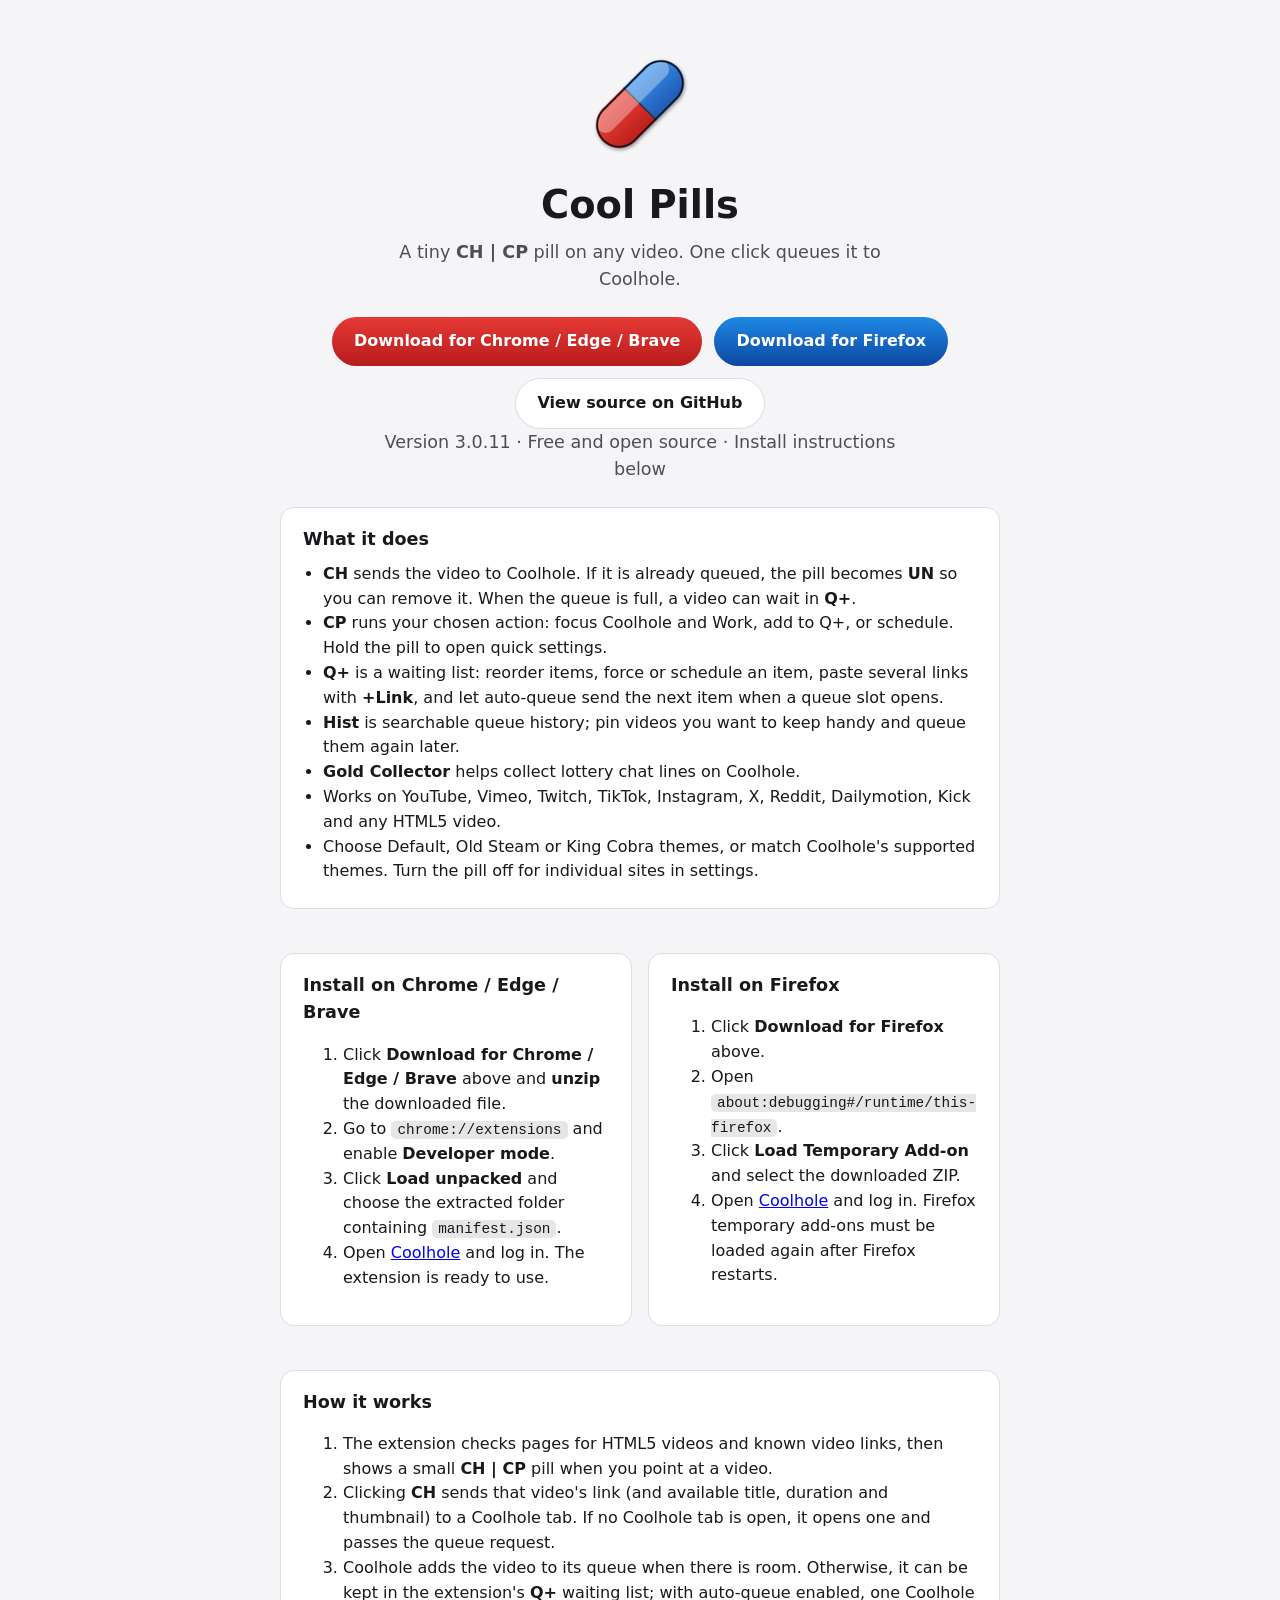
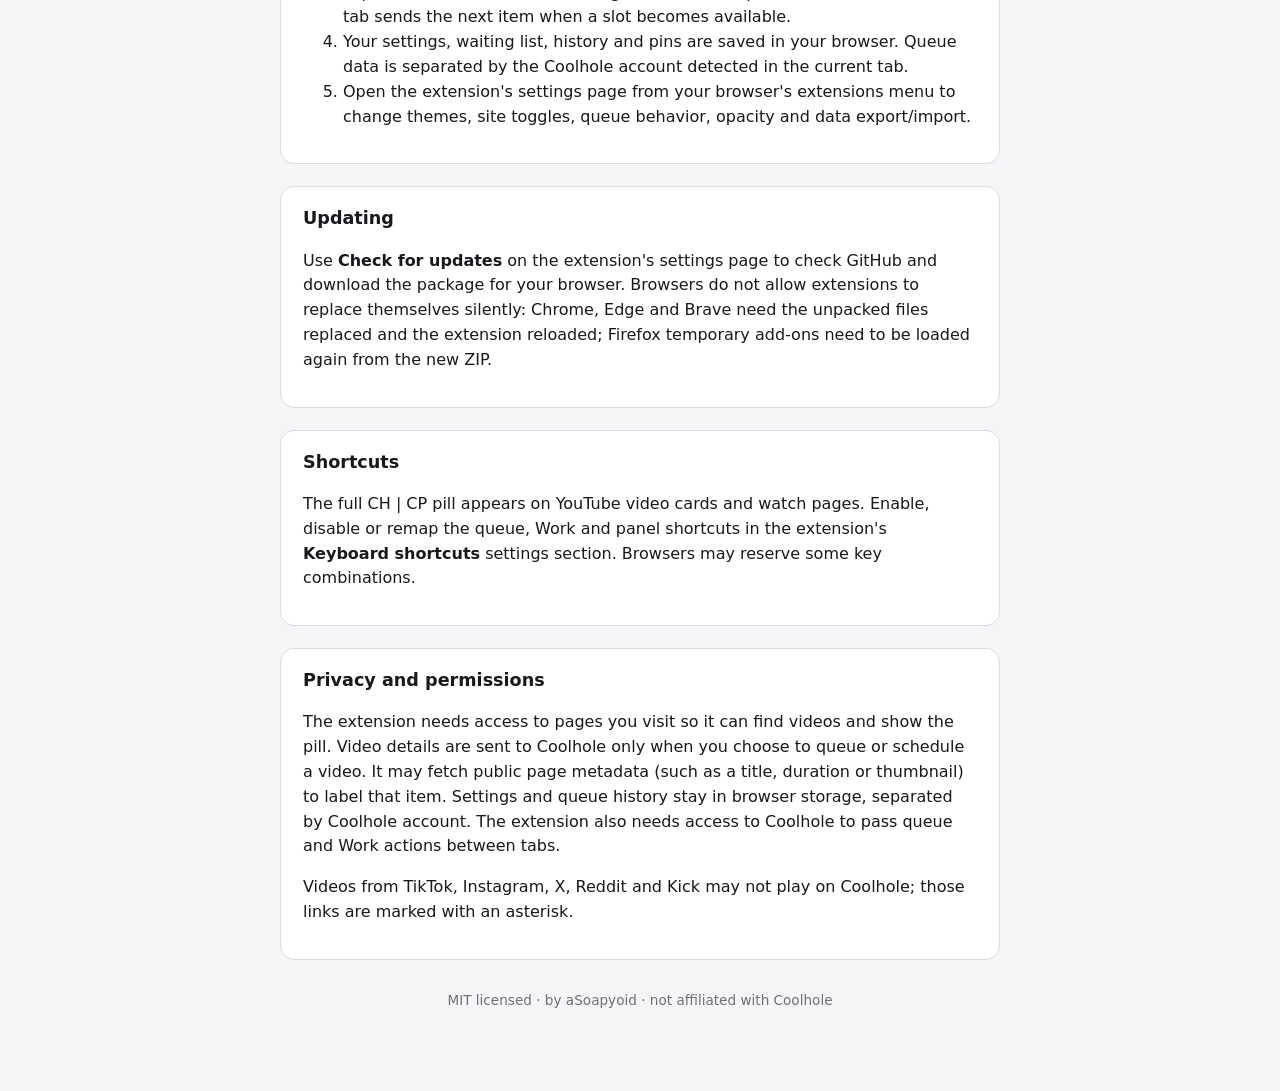
==== index.html @ 640458d2 "Anchor YouTube pill to video thumbnail Co-authored-by: Copilot App <223556219+Copilot@users.noreply." ====
<!doctype html>
<html lang="en">
<head>
<meta charset="utf-8"><meta name="viewport" content="width=device-width,initial-scale=1">
<title>Cool Pills — queue any video to Coolhole</title>
<meta name="description" content="Browser extension that queues videos from any site to Coolhole.">
<link rel="icon" href="icon.png">
<style>
:root{--bg:#141418;--fg:#ececf1;--card:#1d1d24;--edge:#34343f;--red:#c62828;--blue:#1e88e5;color-scheme:dark}
@media (prefers-color-scheme:light){:root{--bg:#f5f5f8;--fg:#18181d;--card:#fff;--edge:#dcdce4;color-scheme:light}}
*{box-sizing:border-box}body{margin:0;background:var(--bg);color:var(--fg);font:16px/1.55 system-ui,sans-serif}
main{max-width:760px;margin:0 auto;padding:48px 20px 80px}
header{text-align:center}header img{width:112px;height:112px}
h1{font-size:2.4rem;margin:.2em 0 .1em}.lead{opacity:.75;font-size:1.1rem;margin:0 auto 24px;max-width:520px}
.btns{display:flex;gap:12px;justify-content:center;flex-wrap:wrap}
a.btn{display:inline-block;padding:12px 22px;border-radius:999px;color:#fff;font-weight:700;text-decoration:none}
a.btn.c{background:linear-gradient(180deg,#e53935,#b71c1c)}a.btn.f{background:linear-gradient(180deg,#1e88e5,#0d47a1)}
a.btn.g{background:var(--card);color:var(--fg);border:1px solid var(--edge)}
section{background:var(--card);border:1px solid var(--edge);border-radius:14px;padding:18px 22px;margin:22px 0}
h2{margin:0 0 8px;font-size:1.1rem}ul{padding-left:20px;margin:6px 0}code,kbd{background:rgba(128,128,128,.2);padding:1px 6px;border-radius:5px;font-size:.9em}
.grid{display:grid;grid-template-columns:1fr 1fr;gap:16px}@media(max-width:620px){.grid{grid-template-columns:1fr}}
footer{text-align:center;opacity:.6;font-size:.85rem;margin-top:30px}
</style>
</head>
<body><main>
<header>
  <img src="icon.png" alt="">
  <h1>Cool Pills</h1>
  <p class="lead">A tiny <b>CH | CP</b> pill on any video. One click queues it to Coolhole.</p>
  <div class="btns">
    <a class="btn c" href="https://github.com/asoapyoid/coolpills/releases/latest/download/cool-pills-chrome-3.0.11.zip" download>Download for Chrome / Edge / Brave</a>
    <a class="btn f" href="https://github.com/asoapyoid/coolpills/releases/latest/download/cool-pills-firefox-3.0.11.zip" download>Download for Firefox</a>
    <a class="btn g" href="https://github.com/asoapyoid/coolpills">View source on GitHub</a>
  </div>
  <p class="lead">Version 3.0.11 · Free and open source · Install instructions below</p>
</header>

<section><h2>What it does</h2><ul>
  <li><b>CH</b> sends the video to Coolhole. If it is already queued, the pill becomes <b>UN</b> so you can remove it. When the queue is full, a video can wait in <b>Q+</b>.</li>
  <li><b>CP</b> runs your chosen action: focus Coolhole and Work, add to Q+, or schedule. Hold the pill to open quick settings.</li>
  <li><b>Q+</b> is a waiting list: reorder items, force or schedule an item, paste several links with <b>+Link</b>, and let auto-queue send the next item when a queue slot opens.</li>
  <li><b>Hist</b> is searchable queue history; pin videos you want to keep handy and queue them again later.</li>
  <li><b>Gold Collector</b> helps collect lottery chat lines on Coolhole.</li>
  <li>Works on YouTube, Vimeo, Twitch, TikTok, Instagram, X, Reddit, Dailymotion, Kick and any HTML5 video.</li>
  <li>Choose Default, Old Steam or King Cobra themes, or match Coolhole's supported themes. Turn the pill off for individual sites in settings.</li>
</ul></section>

<div class="grid">
<section><h2>Install on Chrome / Edge / Brave</h2><ol>
  <li>Click <b>Download for Chrome / Edge / Brave</b> above and <b>unzip</b> the downloaded file.</li>
  <li>Go to <code>chrome://extensions</code> and enable <b>Developer mode</b>.</li>
  <li>Click <b>Load unpacked</b> and choose the extracted folder containing <code>manifest.json</code>.</li>
  <li>Open <a href="https://coolhole.org">Coolhole</a> and log in. The extension is ready to use.</li></ol></section>
<section><h2>Install on Firefox</h2><ol>
  <li>Click <b>Download for Firefox</b> above.</li>
  <li>Open <code>about:debugging#/runtime/this-firefox</code>.</li>
  <li>Click <b>Load Temporary Add-on</b> and select the downloaded ZIP.</li>
  <li>Open <a href="https://coolhole.org">Coolhole</a> and log in. Firefox temporary add-ons must be loaded again after Firefox restarts.</li></ol></section>
</div>

<section><h2>How it works</h2><ol>
  <li>The extension checks pages for HTML5 videos and known video links, then shows a small <b>CH | CP</b> pill when you point at a video.</li>
  <li>Clicking <b>CH</b> sends that video's link (and available title, duration and thumbnail) to a Coolhole tab. If no Coolhole tab is open, it opens one and passes the queue request.</li>
  <li>Coolhole adds the video to its queue when there is room. Otherwise, it can be kept in the extension's <b>Q+</b> waiting list; with auto-queue enabled, one Coolhole tab sends the next item when a slot becomes available.</li>
  <li>Your settings, waiting list, history and pins are saved in your browser. Queue data is separated by the Coolhole account detected in the current tab.</li>
  <li>Open the extension's settings page from your browser's extensions menu to change themes, site toggles, queue behavior, opacity and data export/import.</li>
</ol></section>

<section><h2>Updating</h2>
<p>Use <b>Check for updates</b> on the extension's settings page to check GitHub and download the package for your browser. Browsers do not allow extensions to replace themselves silently: Chrome, Edge and Brave need the unpacked files replaced and the extension reloaded; Firefox temporary add-ons need to be loaded again from the new ZIP.</p>
</section>

<section><h2>Shortcuts</h2>
<p>The full CH | CP pill appears on YouTube video cards and watch pages. Enable, disable or remap the queue, Work and panel shortcuts in the extension's <b>Keyboard shortcuts</b> settings section. Browsers may reserve some key combinations.</p></section>

<section><h2>Privacy and permissions</h2>
<p>The extension needs access to pages you visit so it can find videos and show the pill. Video details are sent to Coolhole only when you choose to queue or schedule a video. It may fetch public page metadata (such as a title, duration or thumbnail) to label that item. Settings and queue history stay in browser storage, separated by Coolhole account. The extension also needs access to Coolhole to pass queue and Work actions between tabs.</p>
<p>Videos from TikTok, Instagram, X, Reddit and Kick may not play on Coolhole; those links are marked with an asterisk.</p>
</section>

<footer>MIT licensed · by aSoapyoid · not affiliated with Coolhole</footer>
</main></body></html>
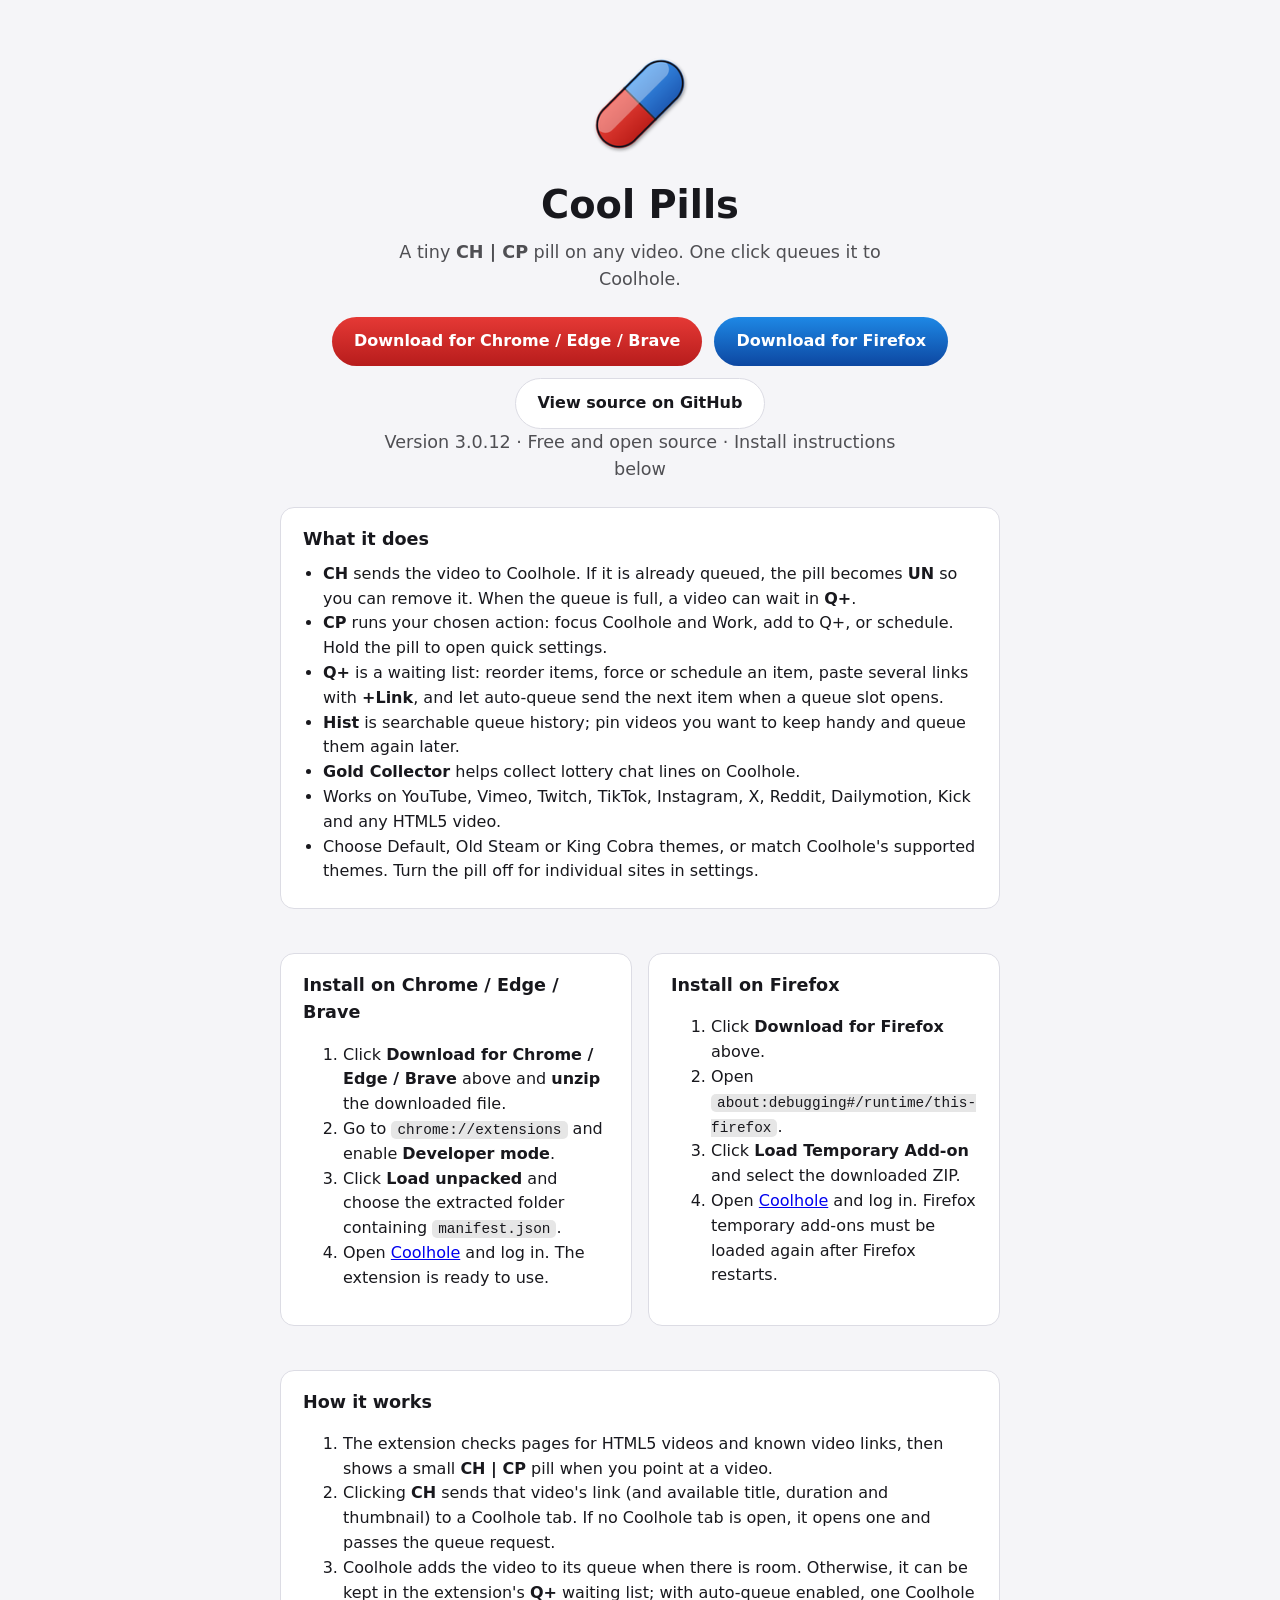
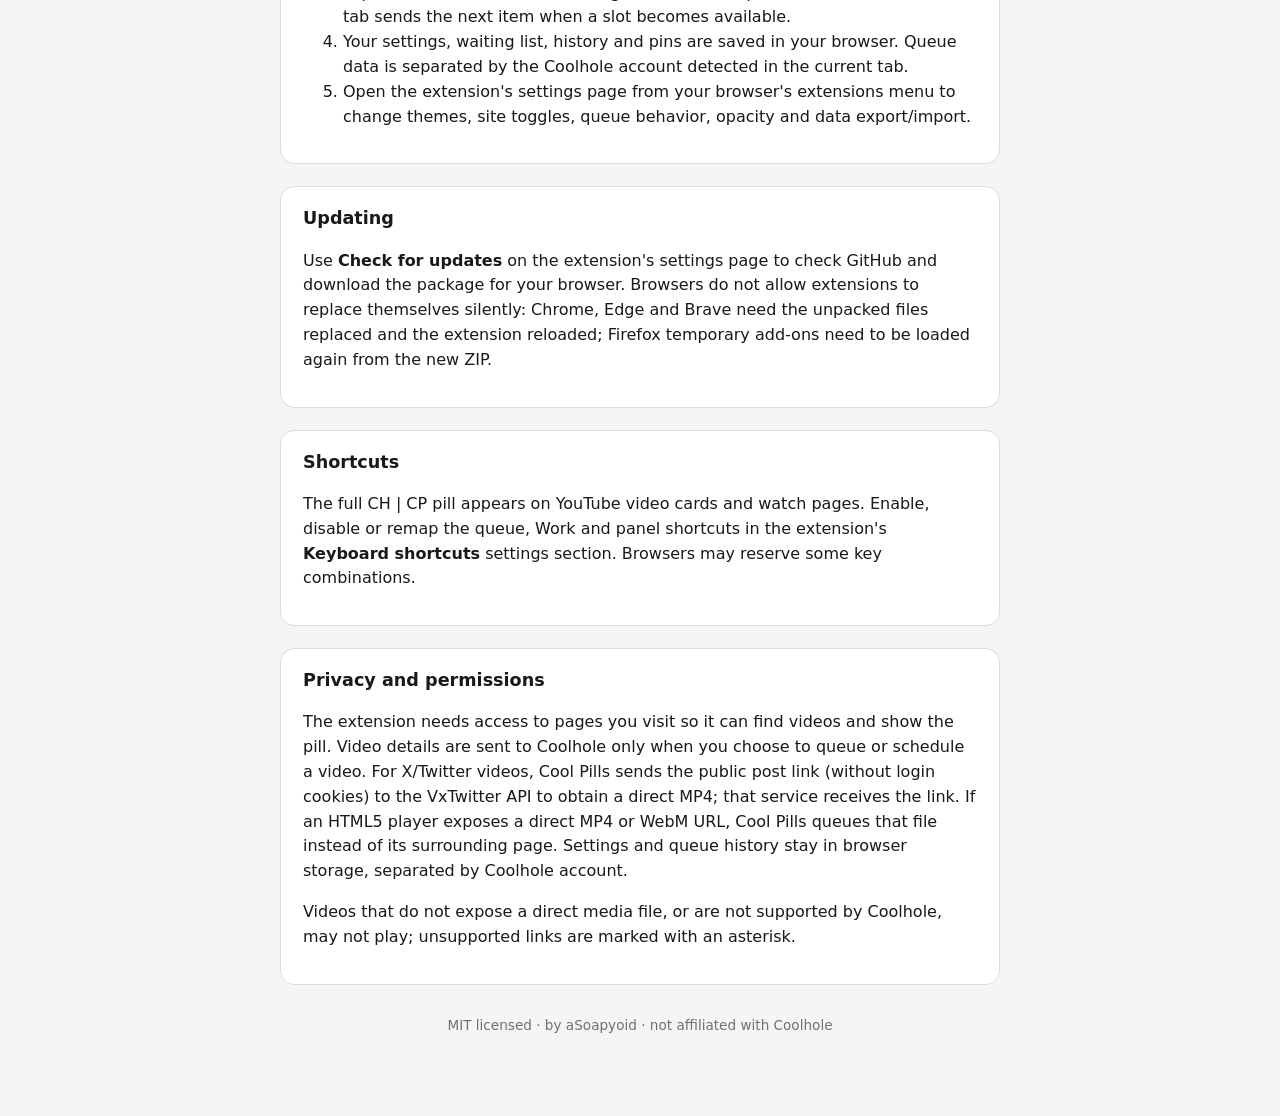
==== commit ee98276e: "Resolve direct media URLs for queueing Co-authored-by: Copilot App <223556219+Copilot@users.noreply." ====
--- a/index.html
+++ b/index.html
@@ -28,11 +28,11 @@
   <h1>Cool Pills</h1>
   <p class="lead">A tiny <b>CH | CP</b> pill on any video. One click queues it to Coolhole.</p>
   <div class="btns">
-    <a class="btn c" href="https://github.com/asoapyoid/coolpills/releases/latest/download/cool-pills-chrome-3.0.11.zip" download>Download for Chrome / Edge / Brave</a>
-    <a class="btn f" href="https://github.com/asoapyoid/coolpills/releases/latest/download/cool-pills-firefox-3.0.11.zip" download>Download for Firefox</a>
+    <a class="btn c" href="https://github.com/asoapyoid/coolpills/releases/latest/download/cool-pills-chrome-3.0.12.zip" download>Download for Chrome / Edge / Brave</a>
+    <a class="btn f" href="https://github.com/asoapyoid/coolpills/releases/latest/download/cool-pills-firefox-3.0.12.zip" download>Download for Firefox</a>
     <a class="btn g" href="https://github.com/asoapyoid/coolpills">View source on GitHub</a>
   </div>
-  <p class="lead">Version 3.0.11 · Free and open source · Install instructions below</p>
+  <p class="lead">Version 3.0.12 · Free and open source · Install instructions below</p>
 </header>
 
 <section><h2>What it does</h2><ul>
@@ -74,8 +74,8 @@
 <p>The full CH | CP pill appears on YouTube video cards and watch pages. Enable, disable or remap the queue, Work and panel shortcuts in the extension's <b>Keyboard shortcuts</b> settings section. Browsers may reserve some key combinations.</p></section>
 
 <section><h2>Privacy and permissions</h2>
-<p>The extension needs access to pages you visit so it can find videos and show the pill. Video details are sent to Coolhole only when you choose to queue or schedule a video. It may fetch public page metadata (such as a title, duration or thumbnail) to label that item. Settings and queue history stay in browser storage, separated by Coolhole account. The extension also needs access to Coolhole to pass queue and Work actions between tabs.</p>
-<p>Videos from TikTok, Instagram, X, Reddit and Kick may not play on Coolhole; those links are marked with an asterisk.</p>
+<p>The extension needs access to pages you visit so it can find videos and show the pill. Video details are sent to Coolhole only when you choose to queue or schedule a video. For X/Twitter videos, Cool Pills sends the public post link (without login cookies) to the VxTwitter API to obtain a direct MP4; that service receives the link. If an HTML5 player exposes a direct MP4 or WebM URL, Cool Pills queues that file instead of its surrounding page. Settings and queue history stay in browser storage, separated by Coolhole account.</p>
+<p>Videos that do not expose a direct media file, or are not supported by Coolhole, may not play; unsupported links are marked with an asterisk.</p>
 </section>
 
 <footer>MIT licensed · by aSoapyoid · not affiliated with Coolhole</footer>
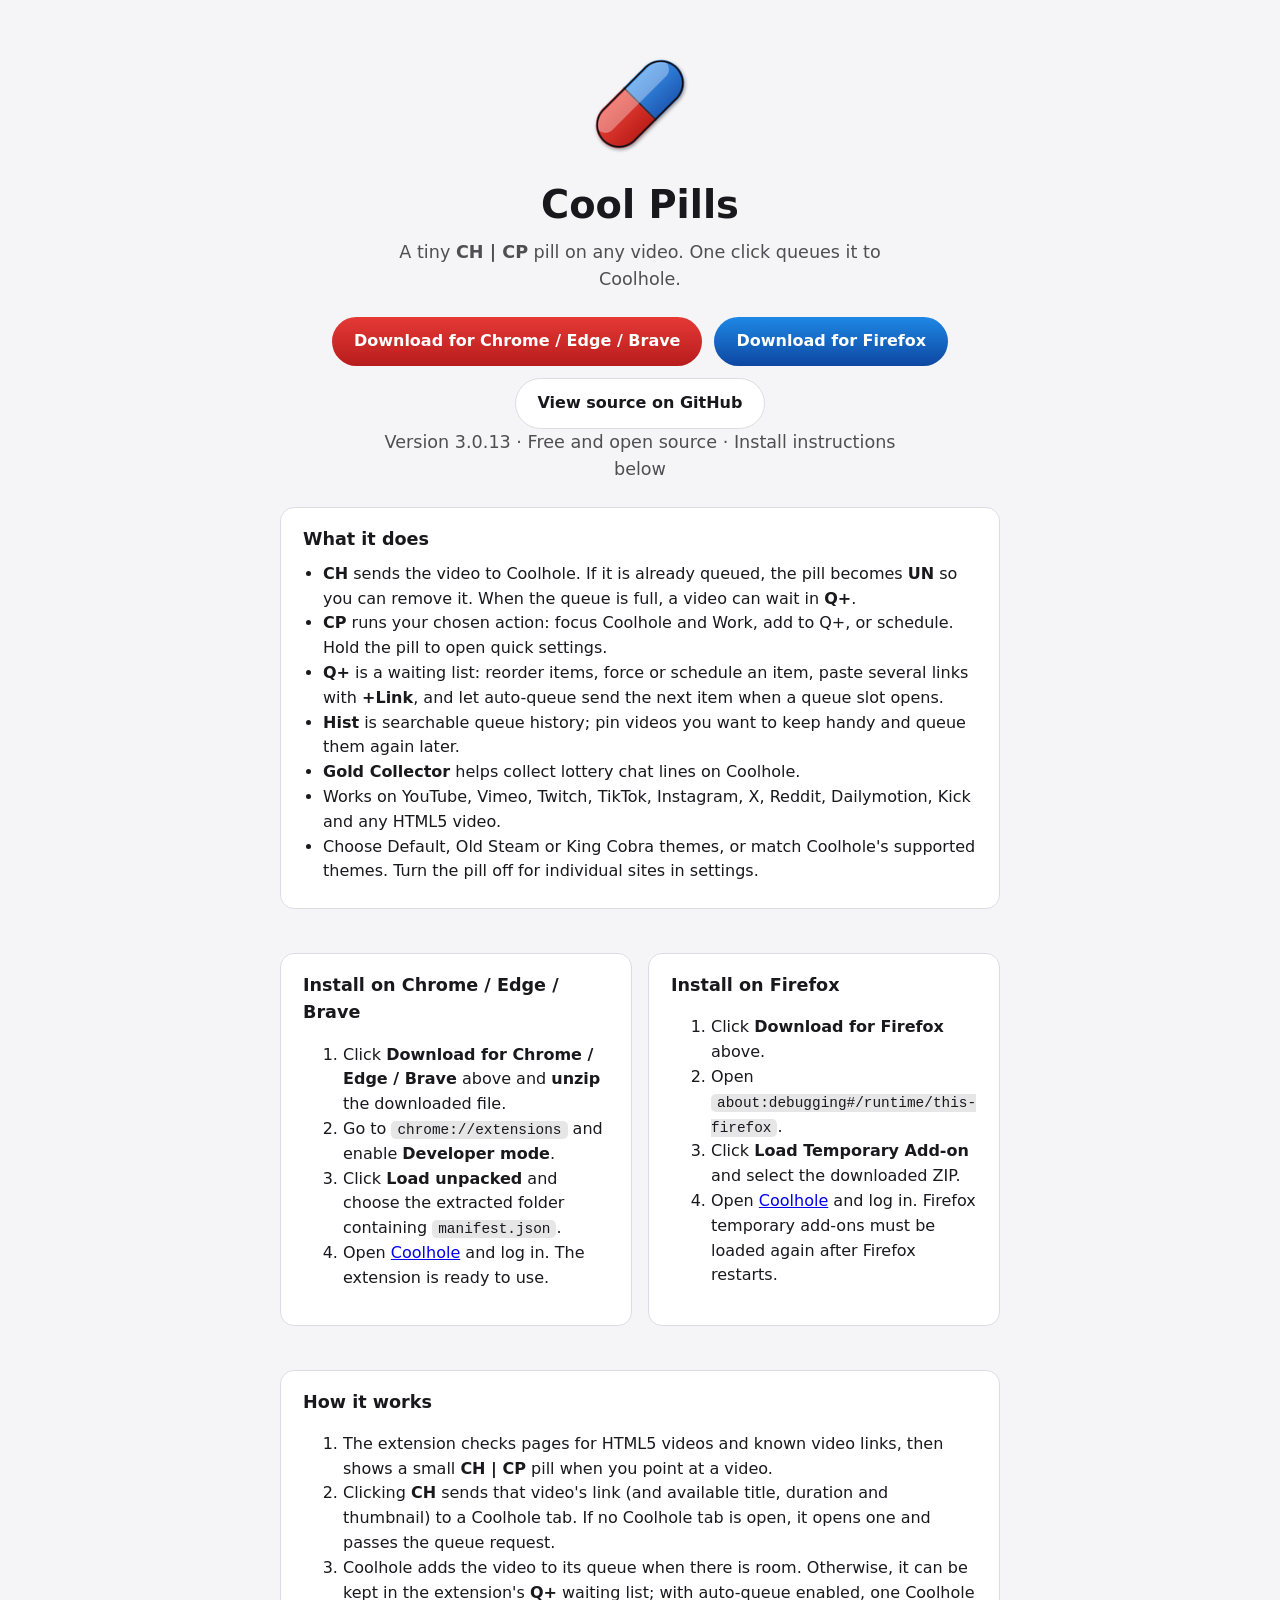
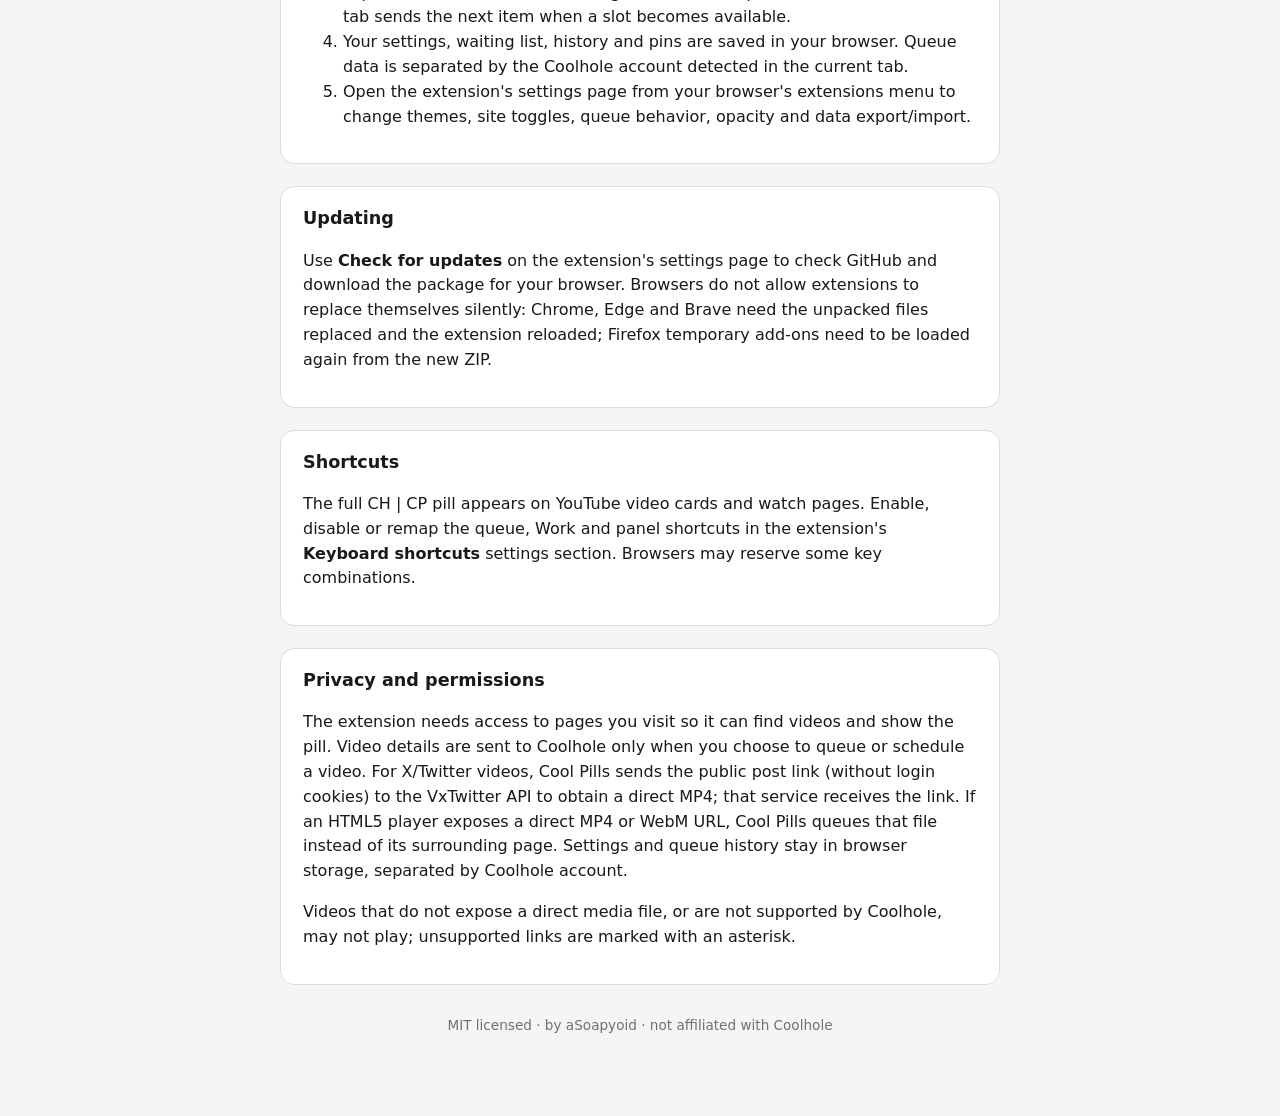
==== commit a2fbcb60: "Remove rejected items from Q+ Co-authored-by: Copilot App <223556219+Copilot@users.noreply.github.co" ====
--- a/index.html
+++ b/index.html
@@ -28,11 +28,11 @@
   <h1>Cool Pills</h1>
   <p class="lead">A tiny <b>CH | CP</b> pill on any video. One click queues it to Coolhole.</p>
   <div class="btns">
-    <a class="btn c" href="https://github.com/asoapyoid/coolpills/releases/latest/download/cool-pills-chrome-3.0.12.zip" download>Download for Chrome / Edge / Brave</a>
-    <a class="btn f" href="https://github.com/asoapyoid/coolpills/releases/latest/download/cool-pills-firefox-3.0.12.zip" download>Download for Firefox</a>
+    <a class="btn c" href="https://github.com/asoapyoid/coolpills/releases/latest/download/cool-pills-chrome-3.0.13.zip" download>Download for Chrome / Edge / Brave</a>
+    <a class="btn f" href="https://github.com/asoapyoid/coolpills/releases/latest/download/cool-pills-firefox-3.0.13.zip" download>Download for Firefox</a>
     <a class="btn g" href="https://github.com/asoapyoid/coolpills">View source on GitHub</a>
   </div>
-  <p class="lead">Version 3.0.12 · Free and open source · Install instructions below</p>
+  <p class="lead">Version 3.0.13 · Free and open source · Install instructions below</p>
 </header>
 
 <section><h2>What it does</h2><ul>
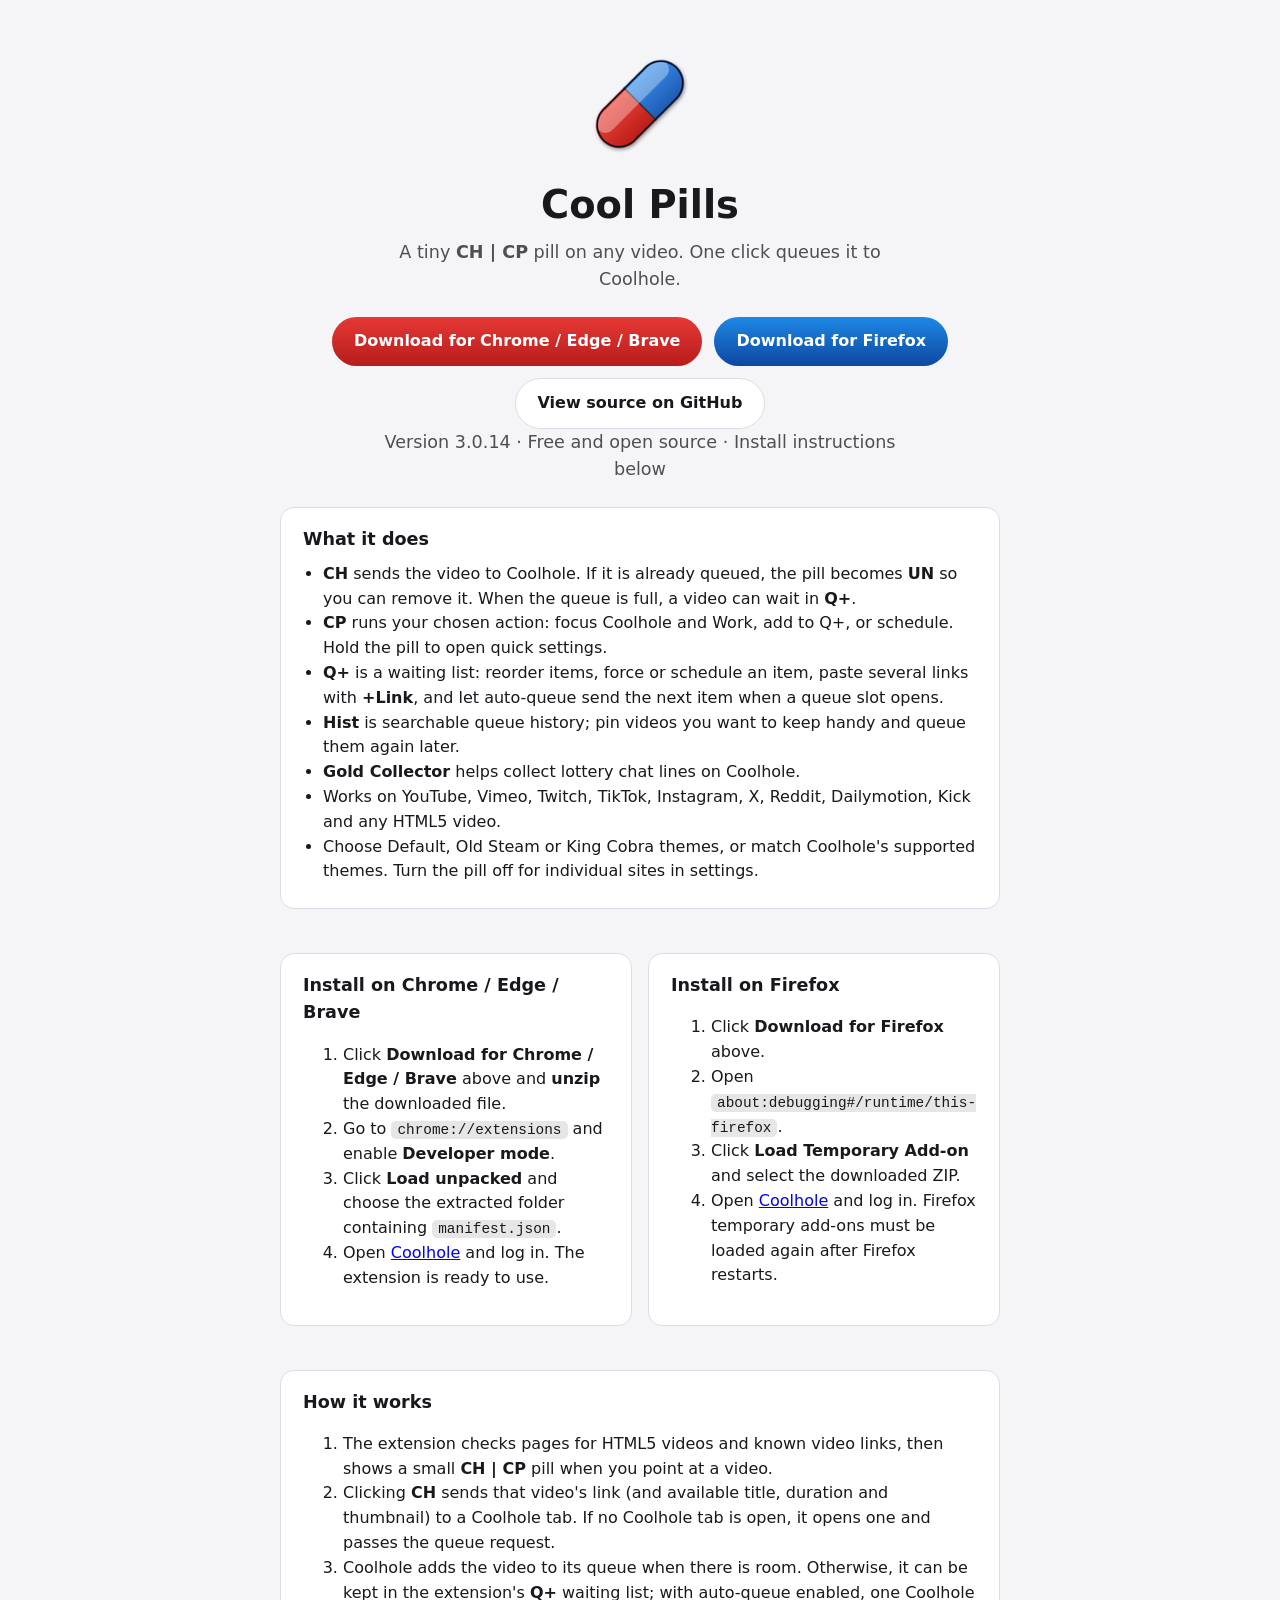
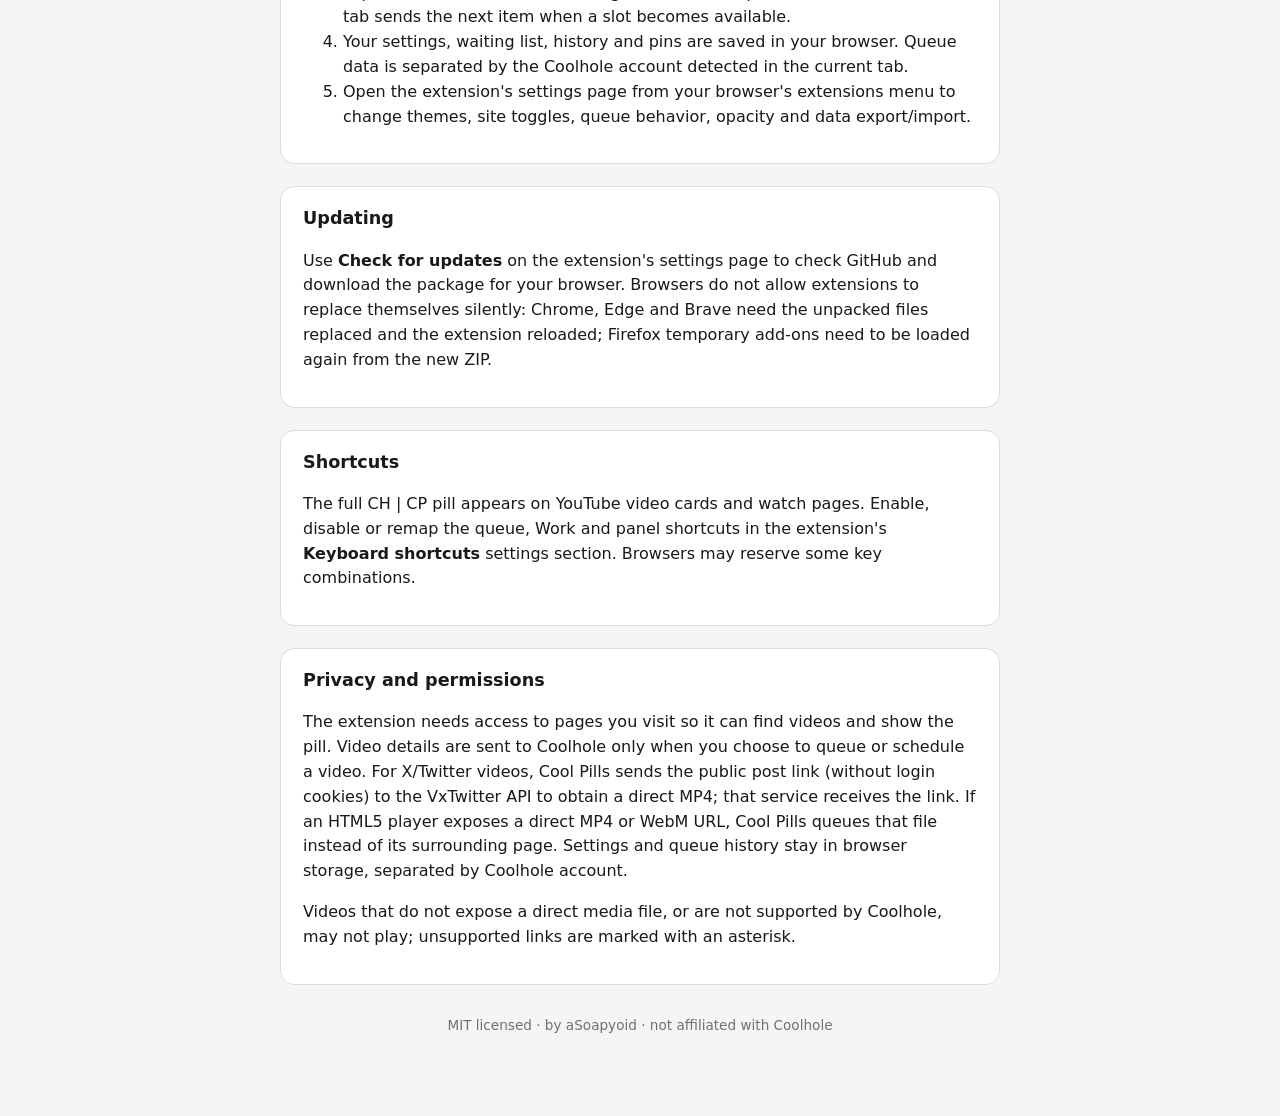
==== commit bdf0f081: "Add FxTwitter fallback for X videos Co-authored-by: Copilot App <223556219+Copilot@users.noreply.git" ====
--- a/index.html
+++ b/index.html
@@ -28,11 +28,11 @@
   <h1>Cool Pills</h1>
   <p class="lead">A tiny <b>CH | CP</b> pill on any video. One click queues it to Coolhole.</p>
   <div class="btns">
-    <a class="btn c" href="https://github.com/asoapyoid/coolpills/releases/latest/download/cool-pills-chrome-3.0.13.zip" download>Download for Chrome / Edge / Brave</a>
-    <a class="btn f" href="https://github.com/asoapyoid/coolpills/releases/latest/download/cool-pills-firefox-3.0.13.zip" download>Download for Firefox</a>
+    <a class="btn c" href="https://github.com/asoapyoid/coolpills/releases/latest/download/cool-pills-chrome-3.0.14.zip" download>Download for Chrome / Edge / Brave</a>
+    <a class="btn f" href="https://github.com/asoapyoid/coolpills/releases/latest/download/cool-pills-firefox-3.0.14.zip" download>Download for Firefox</a>
     <a class="btn g" href="https://github.com/asoapyoid/coolpills">View source on GitHub</a>
   </div>
-  <p class="lead">Version 3.0.13 · Free and open source · Install instructions below</p>
+  <p class="lead">Version 3.0.14 · Free and open source · Install instructions below</p>
 </header>
 
 <section><h2>What it does</h2><ul>
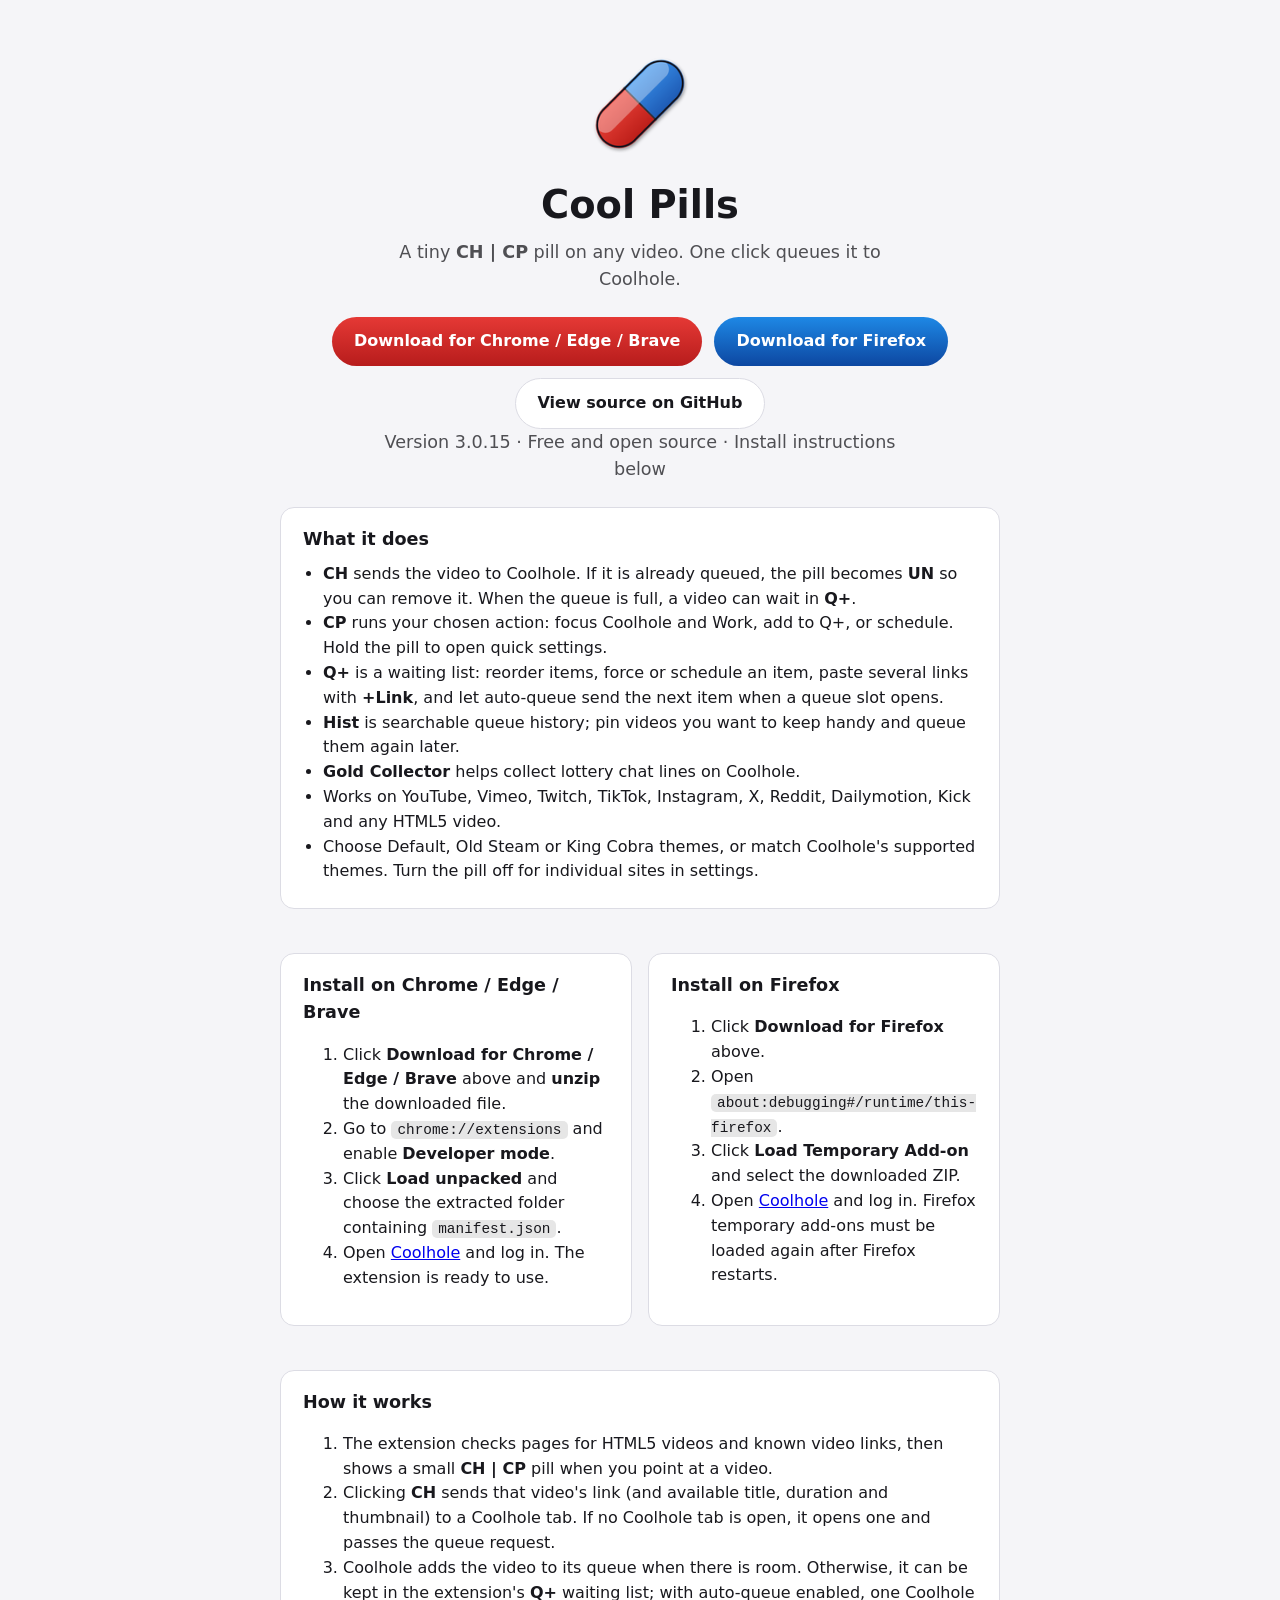
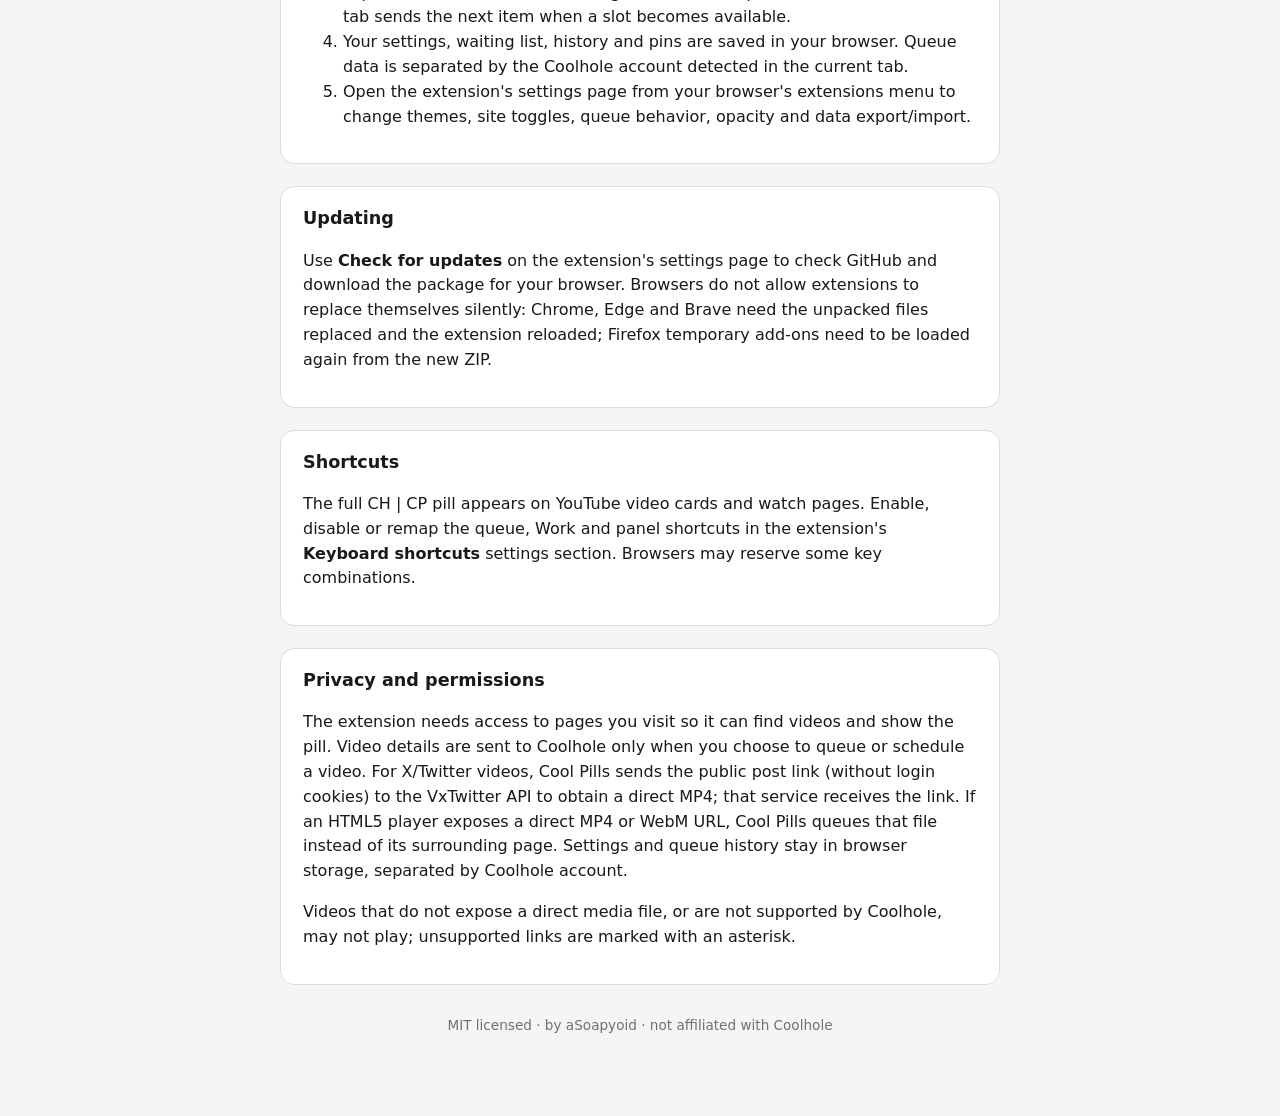
==== commit a2ef20d9: "Remove unsupported-media star and name untitled videos Co-authored-by: Copilot App <223556219+Copilo" ====
--- a/index.html
+++ b/index.html
@@ -28,11 +28,11 @@
   <h1>Cool Pills</h1>
   <p class="lead">A tiny <b>CH | CP</b> pill on any video. One click queues it to Coolhole.</p>
   <div class="btns">
-    <a class="btn c" href="https://github.com/asoapyoid/coolpills/releases/latest/download/cool-pills-chrome-3.0.14.zip" download>Download for Chrome / Edge / Brave</a>
-    <a class="btn f" href="https://github.com/asoapyoid/coolpills/releases/latest/download/cool-pills-firefox-3.0.14.zip" download>Download for Firefox</a>
+    <a class="btn c" href="https://github.com/asoapyoid/coolpills/releases/latest/download/cool-pills-chrome-3.0.15.zip" download>Download for Chrome / Edge / Brave</a>
+    <a class="btn f" href="https://github.com/asoapyoid/coolpills/releases/latest/download/cool-pills-firefox-3.0.15.zip" download>Download for Firefox</a>
     <a class="btn g" href="https://github.com/asoapyoid/coolpills">View source on GitHub</a>
   </div>
-  <p class="lead">Version 3.0.14 · Free and open source · Install instructions below</p>
+  <p class="lead">Version 3.0.15 · Free and open source · Install instructions below</p>
 </header>
 
 <section><h2>What it does</h2><ul>
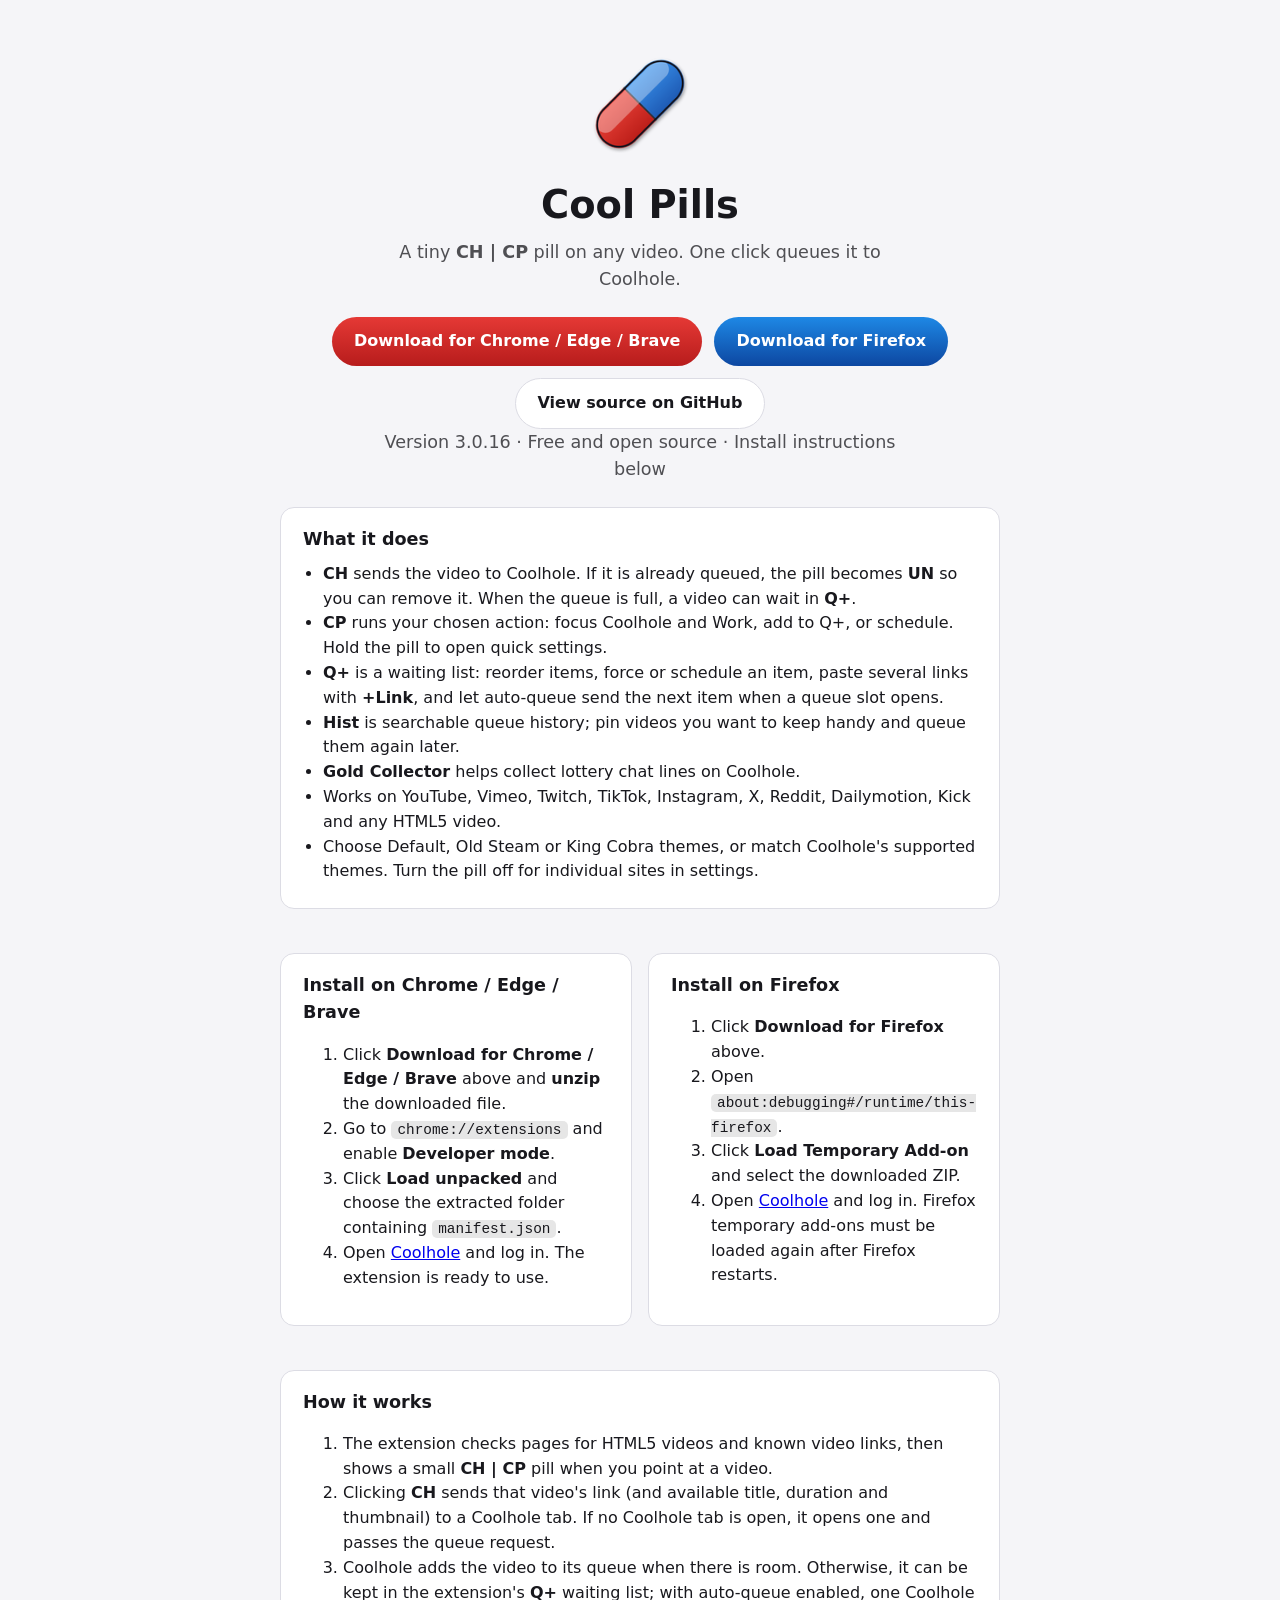
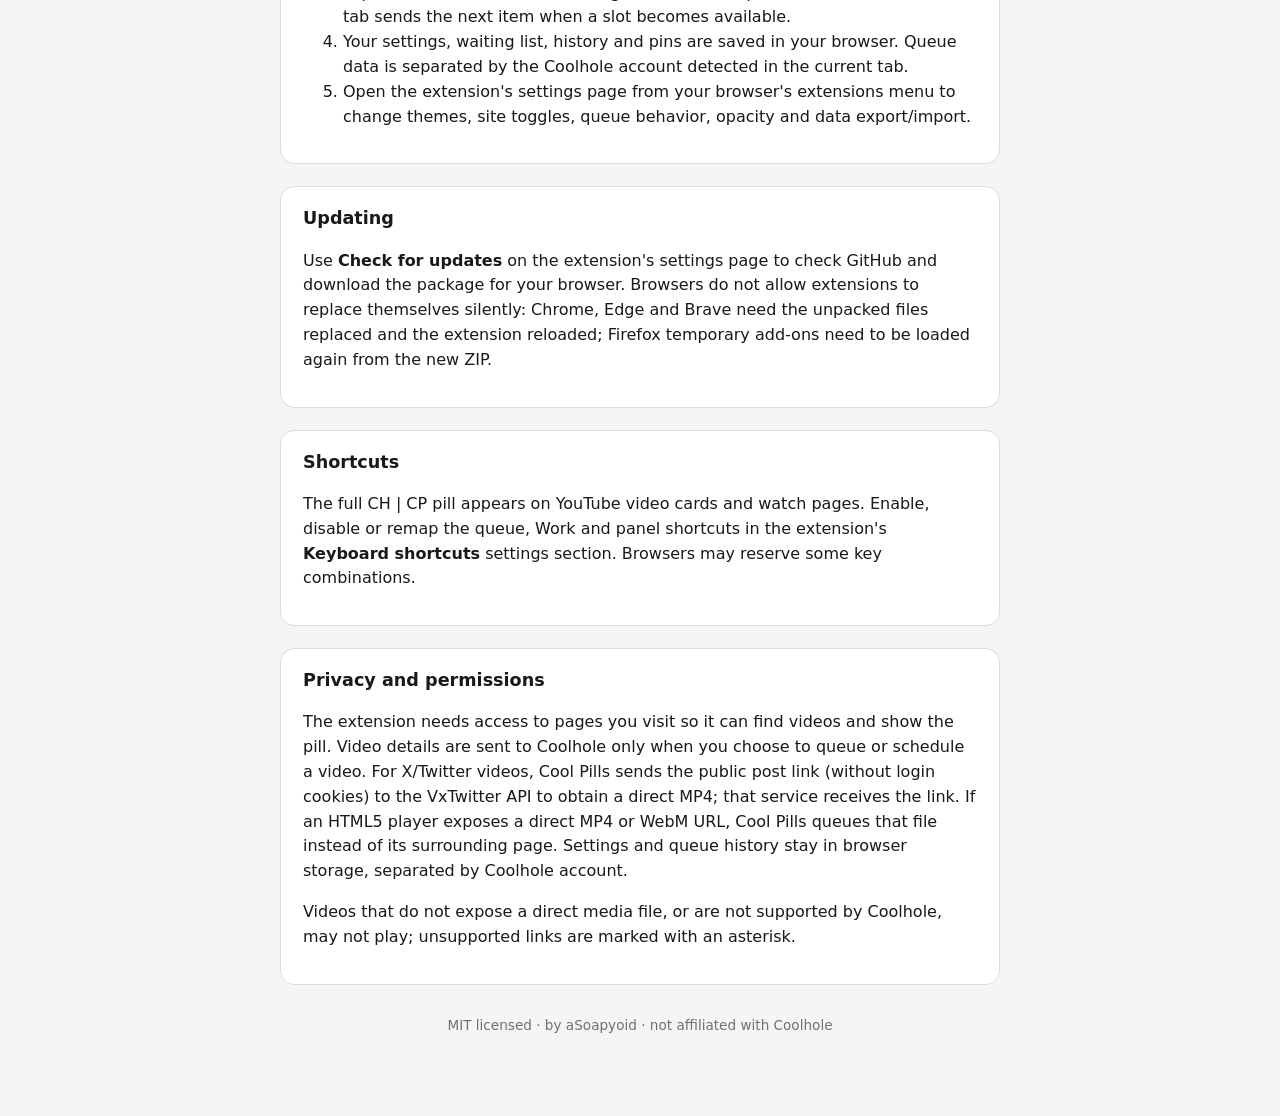
==== commit 48fffbcd: "Improve social feed video detection Co-authored-by: Copilot App <223556219+Copilot@users.noreply.git" ====
--- a/index.html
+++ b/index.html
@@ -28,11 +28,11 @@
   <h1>Cool Pills</h1>
   <p class="lead">A tiny <b>CH | CP</b> pill on any video. One click queues it to Coolhole.</p>
   <div class="btns">
-    <a class="btn c" href="https://github.com/asoapyoid/coolpills/releases/latest/download/cool-pills-chrome-3.0.15.zip" download>Download for Chrome / Edge / Brave</a>
-    <a class="btn f" href="https://github.com/asoapyoid/coolpills/releases/latest/download/cool-pills-firefox-3.0.15.zip" download>Download for Firefox</a>
+    <a class="btn c" href="https://github.com/asoapyoid/coolpills/releases/latest/download/cool-pills-chrome-3.0.16.zip" download>Download for Chrome / Edge / Brave</a>
+    <a class="btn f" href="https://github.com/asoapyoid/coolpills/releases/latest/download/cool-pills-firefox-3.0.16.zip" download>Download for Firefox</a>
     <a class="btn g" href="https://github.com/asoapyoid/coolpills">View source on GitHub</a>
   </div>
-  <p class="lead">Version 3.0.15 · Free and open source · Install instructions below</p>
+  <p class="lead">Version 3.0.16 · Free and open source · Install instructions below</p>
 </header>
 
 <section><h2>What it does</h2><ul>
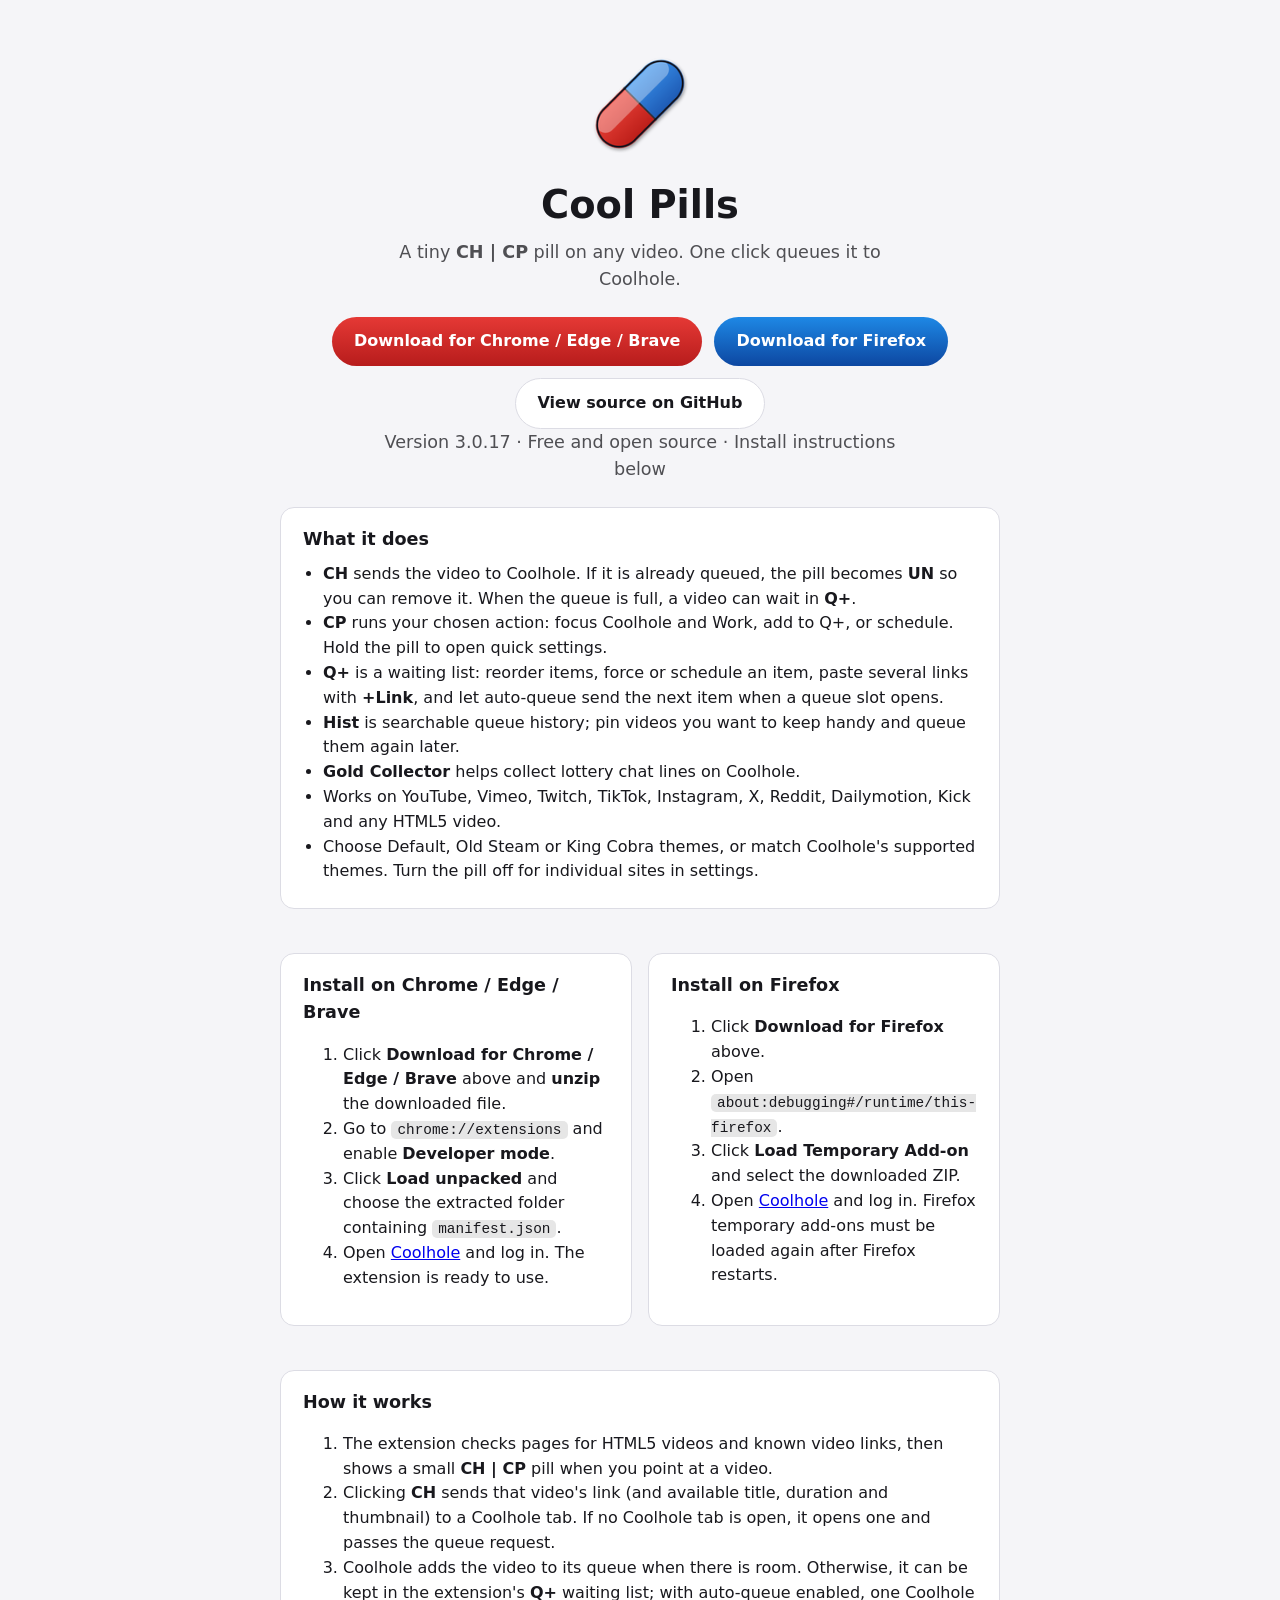
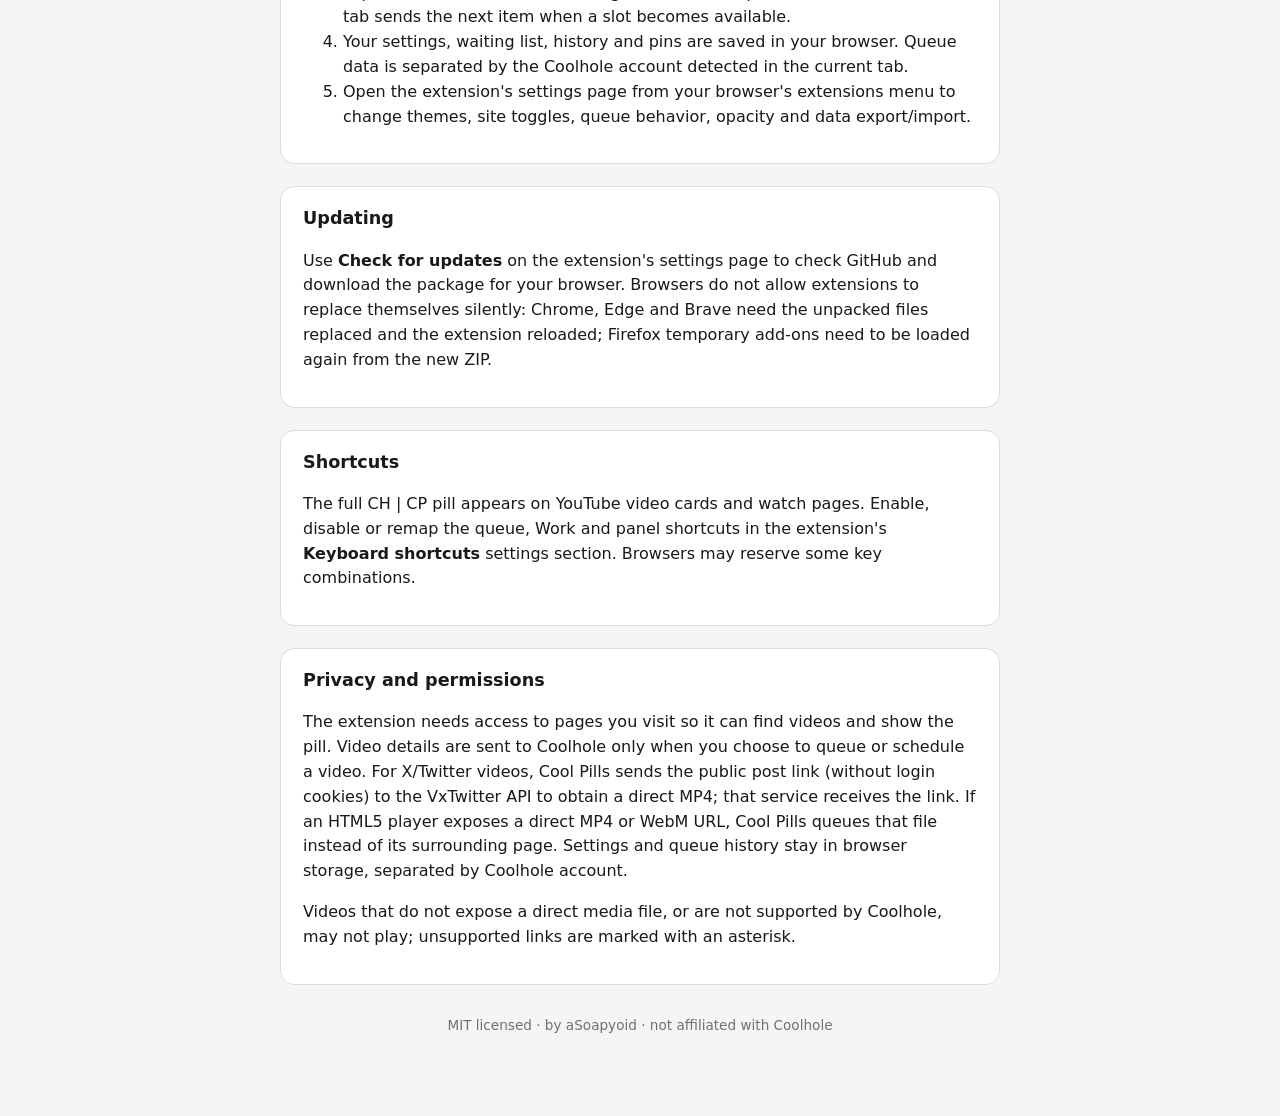
==== commit 75a09d64: "Resolve Reddit posts to direct MP4 videos Co-authored-by: Copilot App <223556219+Copilot@users.norep" ====
--- a/index.html
+++ b/index.html
@@ -28,11 +28,11 @@
   <h1>Cool Pills</h1>
   <p class="lead">A tiny <b>CH | CP</b> pill on any video. One click queues it to Coolhole.</p>
   <div class="btns">
-    <a class="btn c" href="https://github.com/asoapyoid/coolpills/releases/latest/download/cool-pills-chrome-3.0.16.zip" download>Download for Chrome / Edge / Brave</a>
-    <a class="btn f" href="https://github.com/asoapyoid/coolpills/releases/latest/download/cool-pills-firefox-3.0.16.zip" download>Download for Firefox</a>
+    <a class="btn c" href="https://github.com/asoapyoid/coolpills/releases/latest/download/cool-pills-chrome-3.0.17.zip" download>Download for Chrome / Edge / Brave</a>
+    <a class="btn f" href="https://github.com/asoapyoid/coolpills/releases/latest/download/cool-pills-firefox-3.0.17.zip" download>Download for Firefox</a>
     <a class="btn g" href="https://github.com/asoapyoid/coolpills">View source on GitHub</a>
   </div>
-  <p class="lead">Version 3.0.16 · Free and open source · Install instructions below</p>
+  <p class="lead">Version 3.0.17 · Free and open source · Install instructions below</p>
 </header>
 
 <section><h2>What it does</h2><ul>
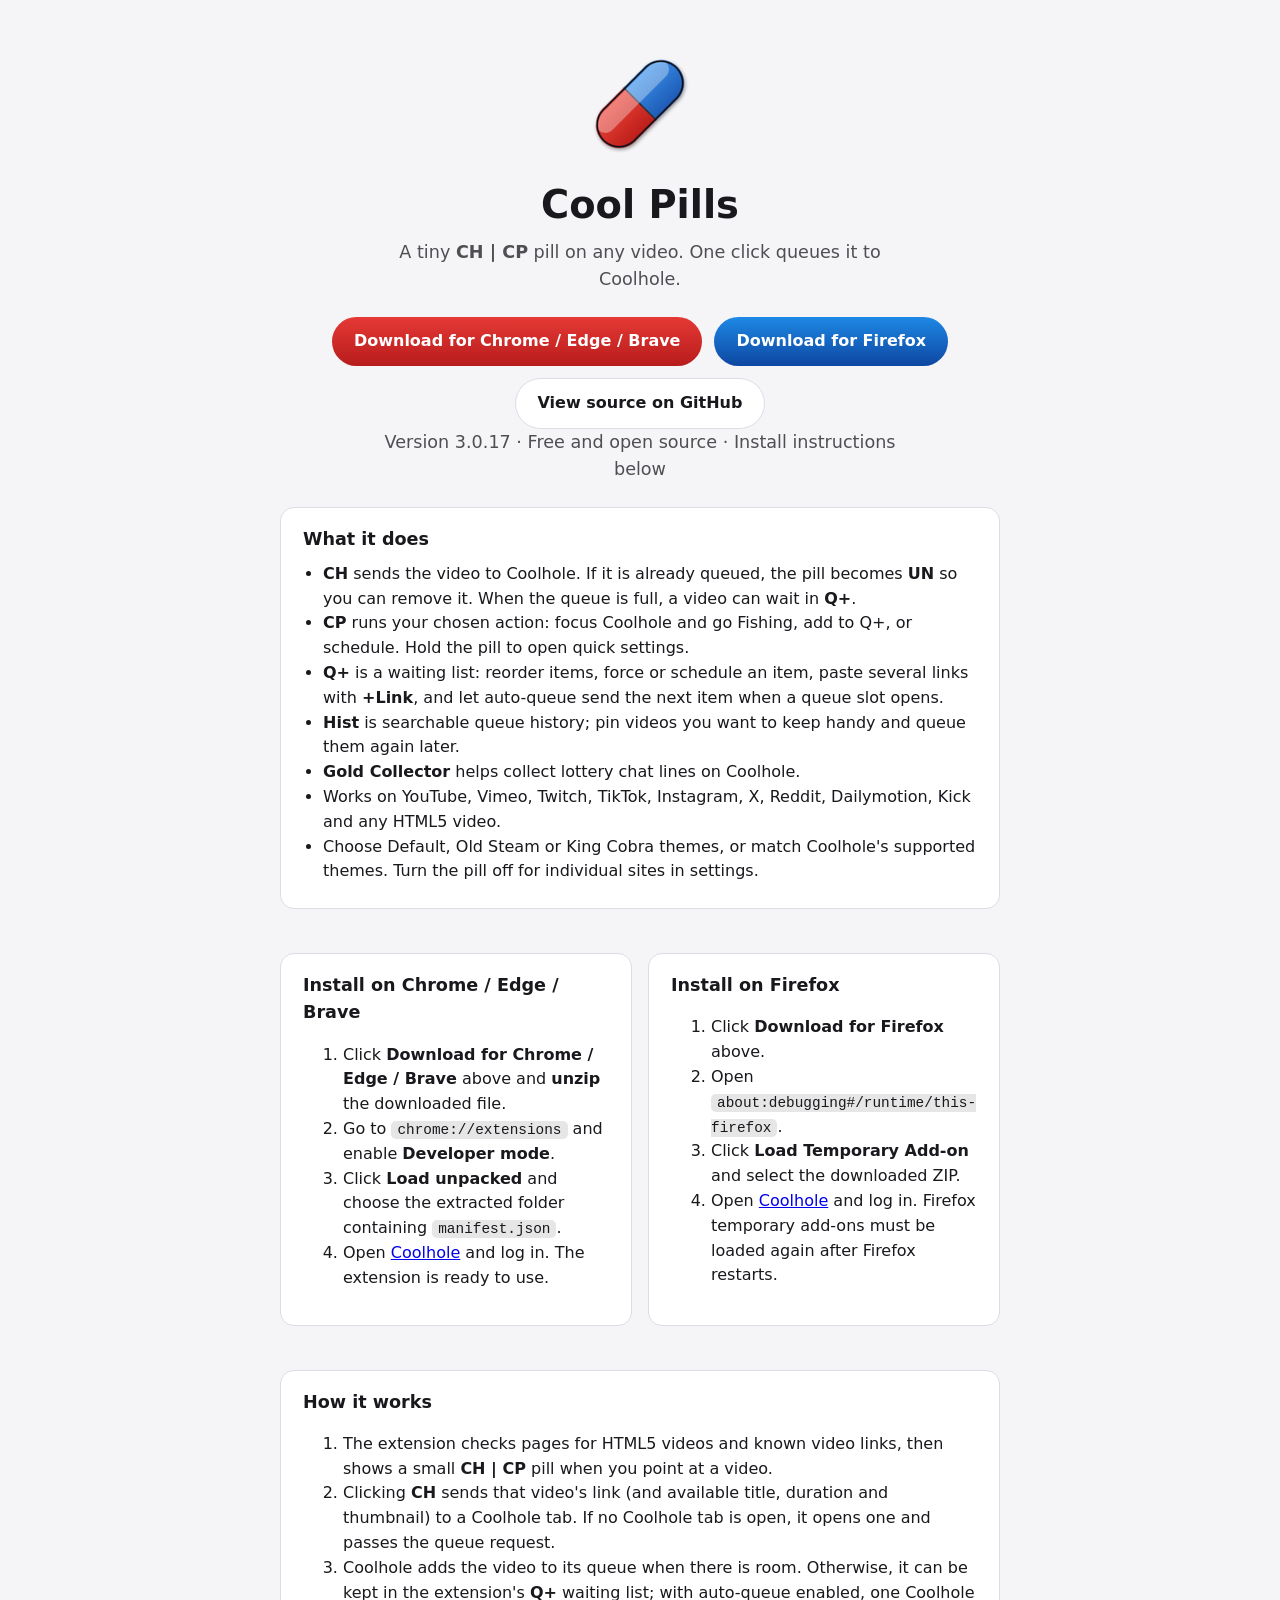
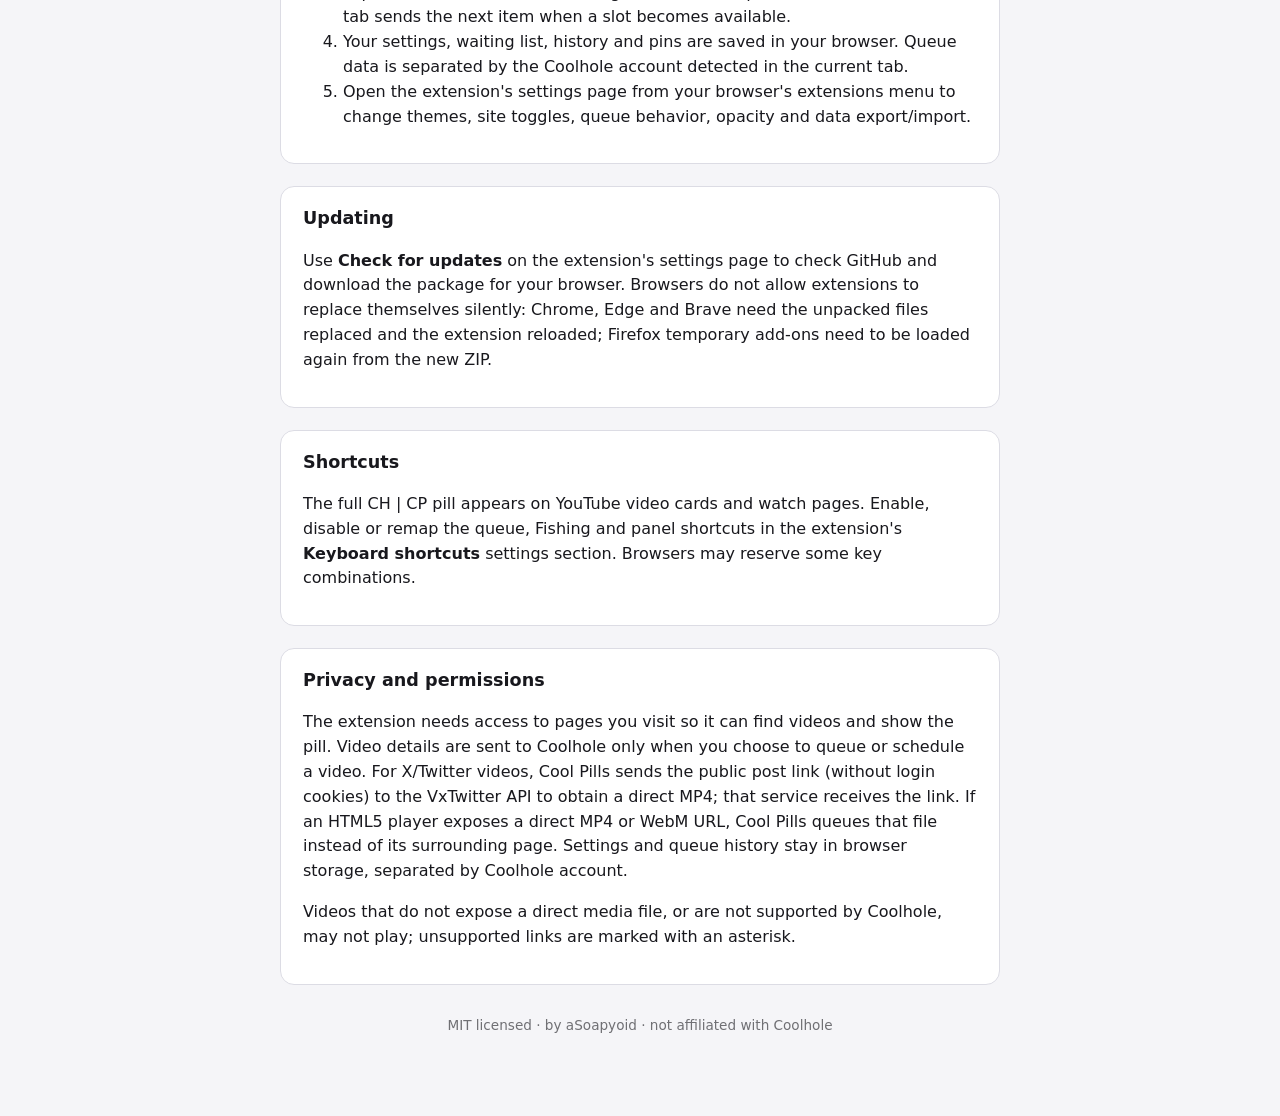
==== commit 27d80a61: "Replace Work with Fishing (auto-hook), bump to 3.1.7 Co-authored-by: asoapyoid <335789581+asoapyoid@" ====
--- a/index.html
+++ b/index.html
@@ -37,7 +37,7 @@
 
 <section><h2>What it does</h2><ul>
   <li><b>CH</b> sends the video to Coolhole. If it is already queued, the pill becomes <b>UN</b> so you can remove it. When the queue is full, a video can wait in <b>Q+</b>.</li>
-  <li><b>CP</b> runs your chosen action: focus Coolhole and Work, add to Q+, or schedule. Hold the pill to open quick settings.</li>
+  <li><b>CP</b> runs your chosen action: focus Coolhole and go Fishing, add to Q+, or schedule. Hold the pill to open quick settings.</li>
   <li><b>Q+</b> is a waiting list: reorder items, force or schedule an item, paste several links with <b>+Link</b>, and let auto-queue send the next item when a queue slot opens.</li>
   <li><b>Hist</b> is searchable queue history; pin videos you want to keep handy and queue them again later.</li>
   <li><b>Gold Collector</b> helps collect lottery chat lines on Coolhole.</li>
@@ -71,7 +71,7 @@
 </section>
 
 <section><h2>Shortcuts</h2>
-<p>The full CH | CP pill appears on YouTube video cards and watch pages. Enable, disable or remap the queue, Work and panel shortcuts in the extension's <b>Keyboard shortcuts</b> settings section. Browsers may reserve some key combinations.</p></section>
+<p>The full CH | CP pill appears on YouTube video cards and watch pages. Enable, disable or remap the queue, Fishing and panel shortcuts in the extension's <b>Keyboard shortcuts</b> settings section. Browsers may reserve some key combinations.</p></section>
 
 <section><h2>Privacy and permissions</h2>
 <p>The extension needs access to pages you visit so it can find videos and show the pill. Video details are sent to Coolhole only when you choose to queue or schedule a video. For X/Twitter videos, Cool Pills sends the public post link (without login cookies) to the VxTwitter API to obtain a direct MP4; that service receives the link. If an HTML5 player exposes a direct MP4 or WebM URL, Cool Pills queues that file instead of its surrounding page. Settings and queue history stay in browser storage, separated by Coolhole account.</p>
